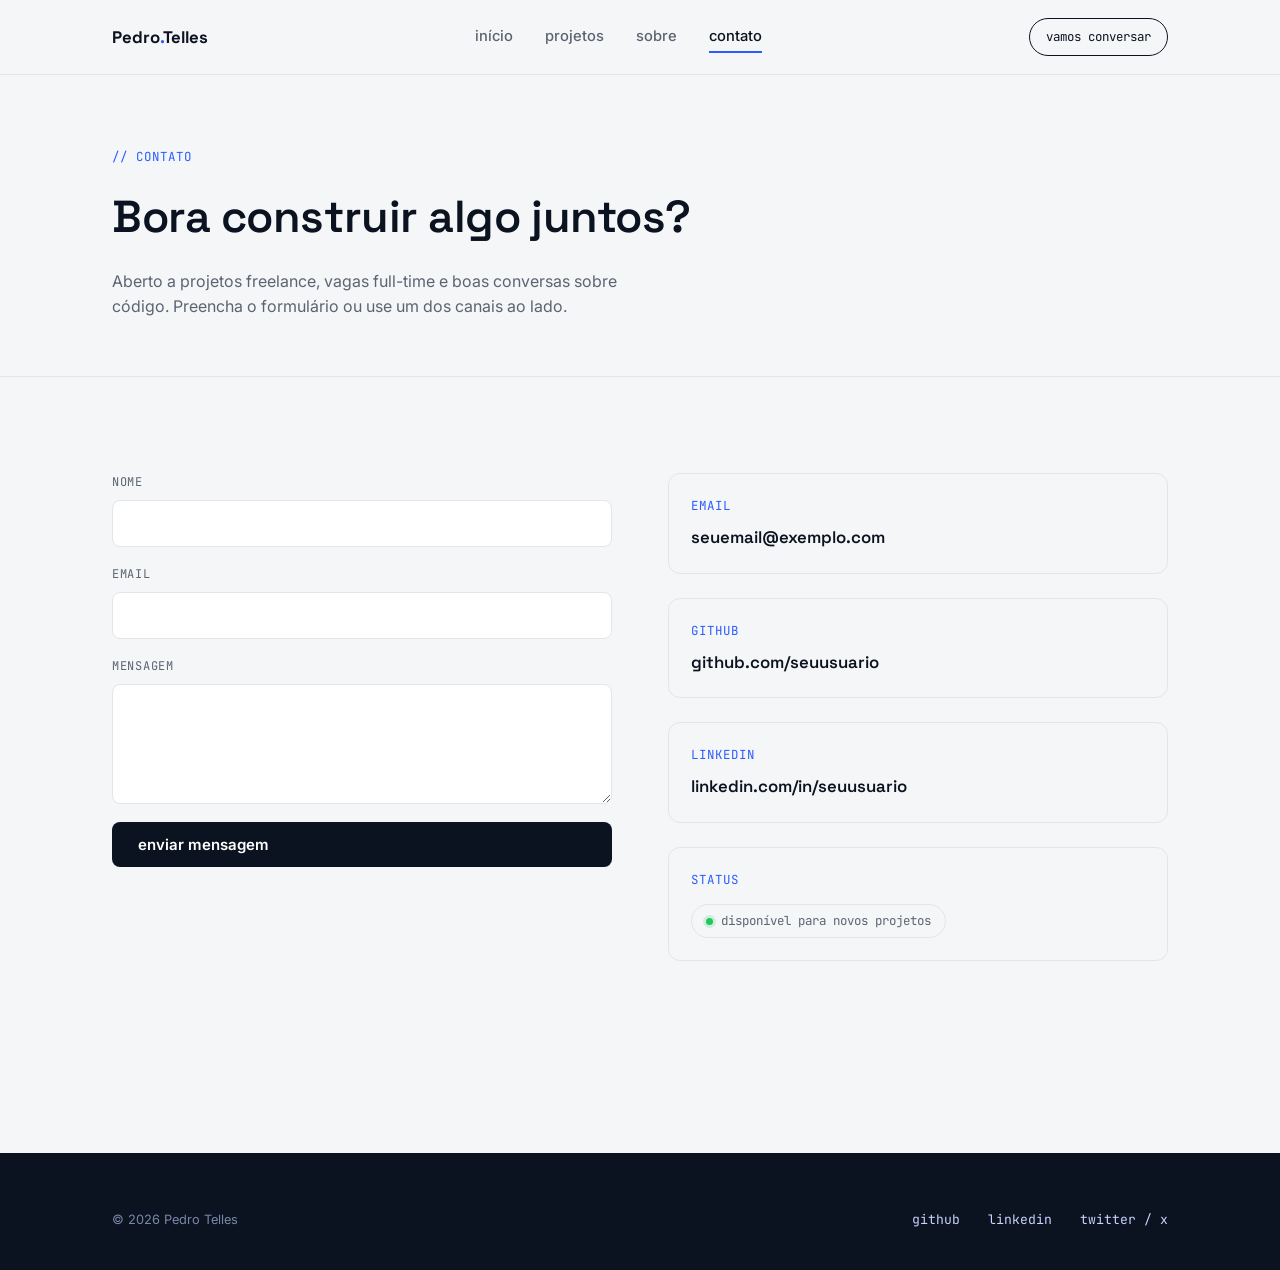
==== contato.html @ 43825932 "adiciona css, js e imagens" ====
<!DOCTYPE html>
<html lang="pt-BR">
<head>
<meta charset="UTF-8">
<meta name="viewport" content="width=device-width, initial-scale=1.0">
<title>Contato — Pedro Telles</title>
<link rel="stylesheet" href="css/style.css">
</head>
<body>

<header>
  <nav>
    <a href="index.html" class="logo">Pedro<span>.</span>Telles</a>
    <div class="nav-links">
      <a href="index.html">início</a>
      <a href="projetos.html">projetos</a>
      <a href="sobre.html">sobre</a>
      <a href="contato.html">contato</a>
    </div>
    <a href="contato.html" class="nav-cta">vamos conversar</a>
  </nav>
</header>

<section class="page-header">
  <div class="wrap">
    <span class="eyebrow mono">// contato</span>
    <h1>Bora construir algo juntos?</h1>
    <p>Aberto a projetos freelance, vagas full-time e boas conversas sobre código. Preencha o formulário ou use um dos canais ao lado.</p>
  </div>
</section>

<section class="contact-page">
  <div class="wrap contact-page-grid">
    <form class="contact-form" id="contact-form">
      <div class="field">
        <label for="name">nome</label>
        <input type="text" id="name" name="name" required>
      </div>
      <div class="field">
        <label for="email">email</label>
        <input type="email" id="email" name="email" required>
      </div>
      <div class="field">
        <label for="message">mensagem</label>
        <textarea id="message" name="message" required></textarea>
      </div>
      <button type="submit" class="btn btn-primary">enviar mensagem</button>
    </form>

    <div class="contact-info">
      <div class="info-item">
        <span class="eyebrow mono">email</span>
        <a href="mailto:seuemail@exemplo.com">seuemail@exemplo.com</a>
      </div>
      <div class="info-item">
        <span class="eyebrow mono">github</span>
        <a href="#" target="_blank" rel="noopener">github.com/seuusuario</a>
      </div>
      <div class="info-item">
        <span class="eyebrow mono">linkedin</span>
        <a href="#" target="_blank" rel="noopener">linkedin.com/in/seuusuario</a>
      </div>
      <div class="info-item">
        <span class="eyebrow mono">status</span>
        <div class="status-tag" style="margin:6px 0 0;"><span class="status-dot"></span> disponível para novos projetos</div>
      </div>
    </div>
  </div>
</section>

<footer>
  <div class="wrap">
    <div class="foot-bottom">
      <span>© 2026 Pedro Telles</span>
      <div class="foot-links">
        <a href="#">github</a>
        <a href="#">linkedin</a>
        <a href="#">twitter / x</a>
      </div>
    </div>
  </div>
</footer>

<script src="js/script.js"></script>
</body>
</html>
---- css/style.css ----
@import url('https://fonts.googleapis.com/css2?family=Space+Grotesk:wght@500;600;700&family=Inter:wght@400;500;600&family=JetBrains+Mono:wght@400;500&display=swap');

:root{
  --ink:#0B1220;
  --paper:#F5F6F8;
  --accent:#2B5CFF;
  --slate:#5B6472;
  --line:#E2E5EA;
  --panel:#0F1830;
  --panel-line:#26325A;
}

*{margin:0;padding:0;box-sizing:border-box;}

html{scroll-behavior:smooth;}

body{
  background:var(--paper);
  color:var(--ink);
  font-family:'Inter',sans-serif;
  line-height:1.6;
  -webkit-font-smoothing:antialiased;
}

::selection{background:var(--accent);color:#fff;}

a{color:inherit;text-decoration:none;}

.mono{
  font-family:'JetBrains Mono',monospace;
  font-size:.8rem;
  letter-spacing:.02em;
}

h1,h2,h3{
  font-family:'Space Grotesk',sans-serif;
  font-weight:600;
  letter-spacing:-0.01em;
}

.wrap{
  max-width:1120px;
  margin:0 auto;
  padding:0 32px;
}

/* ---------- NAV ---------- */
header{
  position:sticky;
  top:0;
  z-index:50;
  background:rgba(245,246,248,0.86);
  backdrop-filter:blur(10px);
  border-bottom:1px solid var(--line);
}
nav{
  display:flex;
  align-items:center;
  justify-content:space-between;
  padding:18px 32px;
  max-width:1120px;
  margin:0 auto;
}
.logo{
  font-family:'Space Grotesk',sans-serif;
  font-weight:700;
  font-size:1.05rem;
}
.logo span{color:var(--accent);}
.nav-links{
  display:flex;
  gap:32px;
  font-size:.92rem;
  font-weight:500;
}
.nav-links a{
  position:relative;
  color:var(--slate);
  transition:color .2s ease;
}
.nav-links a.active{color:var(--ink);}
.nav-links a:hover, .nav-links a:focus-visible{color:var(--ink);}
.nav-links a::after{
  content:'';
  position:absolute;
  left:0;bottom:-4px;
  width:0;height:2px;
  background:var(--accent);
  transition:width .25s ease;
}
.nav-links a:hover::after, .nav-links a:focus-visible::after, .nav-links a.active::after{width:100%;}
.nav-cta{
  font-family:'JetBrains Mono',monospace;
  font-size:.78rem;
  border:1px solid var(--ink);
  padding:8px 16px;
  border-radius:100px;
  transition:background .2s ease,color .2s ease;
}
.nav-cta:hover, .nav-cta:focus-visible{background:var(--ink);color:#fff;}

@media (max-width:720px){
  .nav-links{display:none;}
}

/* ---------- HERO ---------- */
.hero{
  padding:100px 0 90px;
}
.hero-grid{
  display:grid;
  grid-template-columns:1.1fr 0.9fr;
  gap:56px;
  align-items:center;
}
.status-tag{
  display:inline-flex;
  align-items:center;
  gap:8px;
  font-family:'JetBrains Mono',monospace;
  font-size:.78rem;
  color:var(--slate);
  border:1px solid var(--line);
  padding:6px 14px;
  border-radius:100px;
  margin-bottom:24px;
}
.status-dot{
  width:7px;height:7px;border-radius:50%;
  background:#22C55E;
  box-shadow:0 0 0 3px rgba(34,197,94,.18);
}
.hero h1{
  font-size:clamp(2.4rem,5vw,3.6rem);
  line-height:1.05;
  margin-bottom:20px;
}
.hero h1 em{
  font-style:normal;
  color:var(--accent);
}
.hero p.lead{
  font-size:1.08rem;
  color:var(--slate);
  max-width:46ch;
  margin-bottom:34px;
}
.hero-ctas{
  display:flex;
  gap:14px;
  flex-wrap:wrap;
}
.btn{
  font-weight:600;
  font-size:.94rem;
  padding:13px 26px;
  border-radius:8px;
  display:inline-flex;
  align-items:center;
  gap:8px;
  transition:transform .18s ease, box-shadow .18s ease, background .18s ease;
  cursor:pointer;
  border:none;
  font-family:inherit;
}
.btn-primary{
  background:var(--ink);
  color:#fff;
}
.btn-primary:hover, .btn-primary:focus-visible{
  background:var(--accent);
  transform:translateY(-2px);
  box-shadow:0 10px 24px -8px rgba(43,92,255,.5);
}
.btn-ghost{
  border:1px solid var(--line);
  color:var(--ink);
  background:transparent;
}
.btn-ghost:hover, .btn-ghost:focus-visible{
  border-color:var(--ink);
  transform:translateY(-2px);
}

.photo-card{
  position:relative;
  border-radius:18px;
  overflow:hidden;
  aspect-ratio:3/4;
  background:var(--panel);
  border:1px solid var(--line);
  box-shadow:0 30px 60px -30px rgba(11,18,32,.35);
}
.photo-card img{
  width:100%;height:100%;object-fit:cover;display:block;
}
.photo-tag{
  position:absolute;
  left:14px;bottom:14px;
  background:rgba(15,24,48,.72);
  backdrop-filter:blur(6px);
  color:#fff;
  padding:8px 12px;
  border-radius:8px;
  font-size:.72rem;
}

@media (max-width:860px){
  .hero-grid{grid-template-columns:1fr;}
  .photo-card{max-width:340px;margin:0 auto;}
  .hero{padding:56px 0 60px;}
}

/* ---------- PAGE HEADER (used on inner pages) ---------- */
.page-header{
  padding:72px 0 56px;
  border-bottom:1px solid var(--line);
}
.page-header .eyebrow{display:block;margin-bottom:14px;}
.page-header h1{font-size:clamp(2rem,4.2vw,2.8rem);}
.page-header p{color:var(--slate);max-width:56ch;margin-top:16px;}

/* ---------- STACK (signature element) ---------- */
.stack-section{
  background:var(--panel);
  color:#fff;
  padding:96px 0;
}
.stack-head{
  max-width:56ch;
  margin-bottom:56px;
}
.stack-head .eyebrow{
  color:#8BA3FF;
  margin-bottom:14px;
  display:block;
}
.stack-head h2{
  font-size:clamp(1.8rem,3.4vw,2.4rem);
  margin-bottom:16px;
}
.stack-head p{color:#AAB4CC;}

.stack-layers{
  display:flex;
  flex-direction:column;
  gap:2px;
}
.layer{
  display:grid;
  grid-template-columns:140px 1fr auto;
  align-items:center;
  gap:24px;
  padding:22px 24px;
  background:#131E3D;
  border:1px solid var(--panel-line);
  border-radius:10px;
  opacity:0;
  transform:translateY(16px);
  transition:opacity .6s ease, transform .6s ease, border-color .25s ease, background .25s ease;
}
.layer.visible{opacity:1;transform:translateY(0);}
.layer:hover{border-color:var(--accent);background:#152048;}
.layer .layer-label{
  font-family:'JetBrains Mono',monospace;
  font-size:.72rem;
  color:#8BA3FF;
  text-transform:uppercase;
  letter-spacing:.08em;
}
.layer .layer-title{
  font-family:'Space Grotesk',sans-serif;
  font-weight:600;
  font-size:1.05rem;
}
.layer .layer-tags{
  display:flex;
  gap:8px;
  flex-wrap:wrap;
  justify-content:flex-end;
}
.tag{
  font-family:'JetBrains Mono',monospace;
  font-size:.72rem;
  background:rgba(139,163,255,.12);
  color:#C7D2FF;
  padding:5px 10px;
  border-radius:100px;
}

@media (max-width:640px){
  .layer{grid-template-columns:1fr;gap:8px;text-align:left;}
  .layer .layer-tags{justify-content:flex-start;}
}

/* ---------- WORK ---------- */
.work{padding:96px 0;}
.section-head{
  display:flex;
  justify-content:space-between;
  align-items:flex-end;
  margin-bottom:48px;
  gap:24px;
  flex-wrap:wrap;
}
.eyebrow{
  font-family:'JetBrains Mono',monospace;
  font-size:.78rem;
  color:var(--accent);
  text-transform:uppercase;
  letter-spacing:.08em;
}
.section-head h2{font-size:clamp(1.8rem,3.4vw,2.3rem);margin-top:12px;}
.section-head p{color:var(--slate);max-width:42ch;}

.projects{
  display:grid;
  grid-template-columns:repeat(3,1fr);
  gap:24px;
}
.project-card{
  border:1px solid var(--line);
  border-radius:14px;
  padding:28px;
  background:#fff;
  transition:transform .25s ease, box-shadow .25s ease, border-color .25s ease;
}
.project-card:hover{
  transform:translateY(-4px);
  box-shadow:0 20px 40px -22px rgba(11,18,32,.25);
  border-color:var(--ink);
}
.project-num{
  font-family:'JetBrains Mono',monospace;
  font-size:.75rem;
  color:var(--slate);
  margin-bottom:20px;
  display:block;
}
.project-card h3{font-size:1.15rem;margin-bottom:10px;}
.project-card p{color:var(--slate);font-size:.92rem;margin-bottom:20px;}
.project-tags{display:flex;gap:8px;flex-wrap:wrap;}
.project-tags span{
  font-family:'JetBrains Mono',monospace;
  font-size:.68rem;
  color:var(--slate);
  border:1px solid var(--line);
  padding:4px 9px;
  border-radius:100px;
}

@media (max-width:860px){
  .projects{grid-template-columns:1fr;}
}

/* ---------- ABOUT ---------- */
.about{padding:96px 0;}
.about-grid{
  display:grid;
  grid-template-columns:0.7fr 1.3fr;
  gap:56px;
}
.about-grid h2{font-size:clamp(1.8rem,3.4vw,2.3rem);margin-bottom:8px;}
.about-body p{color:var(--slate);margin-bottom:18px;max-width:60ch;}
.about-body strong{color:var(--ink);}

.stats{
  display:grid;
  grid-template-columns:repeat(3,1fr);
  gap:20px;
  margin-top:36px;
}
.stat{
  border-left:2px solid var(--accent);
  padding-left:14px;
}
.stat b{
  display:block;
  font-family:'Space Grotesk',sans-serif;
  font-size:1.6rem;
}
.stat span{font-size:.82rem;color:var(--slate);}

@media (max-width:860px){
  .about-grid{grid-template-columns:1fr;}
}

/* ---------- CONTACT PAGE ---------- */
.contact-page{padding:96px 0;}
.contact-page-grid{
  display:grid;
  grid-template-columns:1fr 1fr;
  gap:56px;
}
.contact-form{
  display:flex;
  flex-direction:column;
  gap:18px;
}
.field{
  display:flex;
  flex-direction:column;
  gap:8px;
}
.field label{
  font-family:'JetBrains Mono',monospace;
  font-size:.75rem;
  color:var(--slate);
  text-transform:uppercase;
  letter-spacing:.06em;
}
.field input, .field textarea{
  border:1px solid var(--line);
  border-radius:8px;
  padding:13px 14px;
  font-family:'Inter',sans-serif;
  font-size:.95rem;
  background:#fff;
  color:var(--ink);
  transition:border-color .2s ease;
}
.field input:focus, .field textarea:focus{
  outline:none;
  border-color:var(--accent);
}
.field textarea{resize:vertical;min-height:120px;}

.contact-info{
  display:flex;
  flex-direction:column;
  gap:24px;
}
.info-item{
  border:1px solid var(--line);
  border-radius:12px;
  padding:22px;
}
.info-item .eyebrow{display:block;margin-bottom:8px;}
.info-item a, .info-item span.value{
  font-family:'Space Grotesk',sans-serif;
  font-weight:600;
  font-size:1.05rem;
}
.info-item a:hover{color:var(--accent);}

@media (max-width:860px){
  .contact-page-grid{grid-template-columns:1fr;}
}

/* ---------- FOOTER (site-wide) ---------- */
footer{
  background:var(--ink);
  color:#fff;
  padding:56px 0 40px;
  margin-top:96px;
}
.foot-bottom{
  display:flex;
  justify-content:space-between;
  align-items:center;
  padding-top:0;
  font-size:.8rem;
  color:#7987A8;
  flex-wrap:wrap;
  gap:12px;
}
.foot-links{
  display:flex;
  gap:28px;
  font-family:'JetBrains Mono',monospace;
  font-size:.82rem;
}
.foot-links a{color:#C7D2FF;transition:color .2s ease;}
.foot-links a:hover, .foot-links a:focus-visible{color:#fff;}

/* CTA footer band (used on home + contact) */
.cta-band{
  background:var(--ink);
  color:#fff;
  padding:90px 0 70px;
}
.contact-head{
  text-align:center;
  max-width:52ch;
  margin:0 auto 44px;
}
.contact-head .eyebrow{color:#8BA3FF;}
.contact-head h2{font-size:clamp(2rem,4vw,2.8rem);margin:14px 0;}
.contact-head p{color:#AAB4CC;}
.contact-cta{
  display:flex;
  justify-content:center;
  margin-bottom:20px;
}

@media (prefers-reduced-motion:reduce){
  *{transition:none !important;animation:none !important;}
}
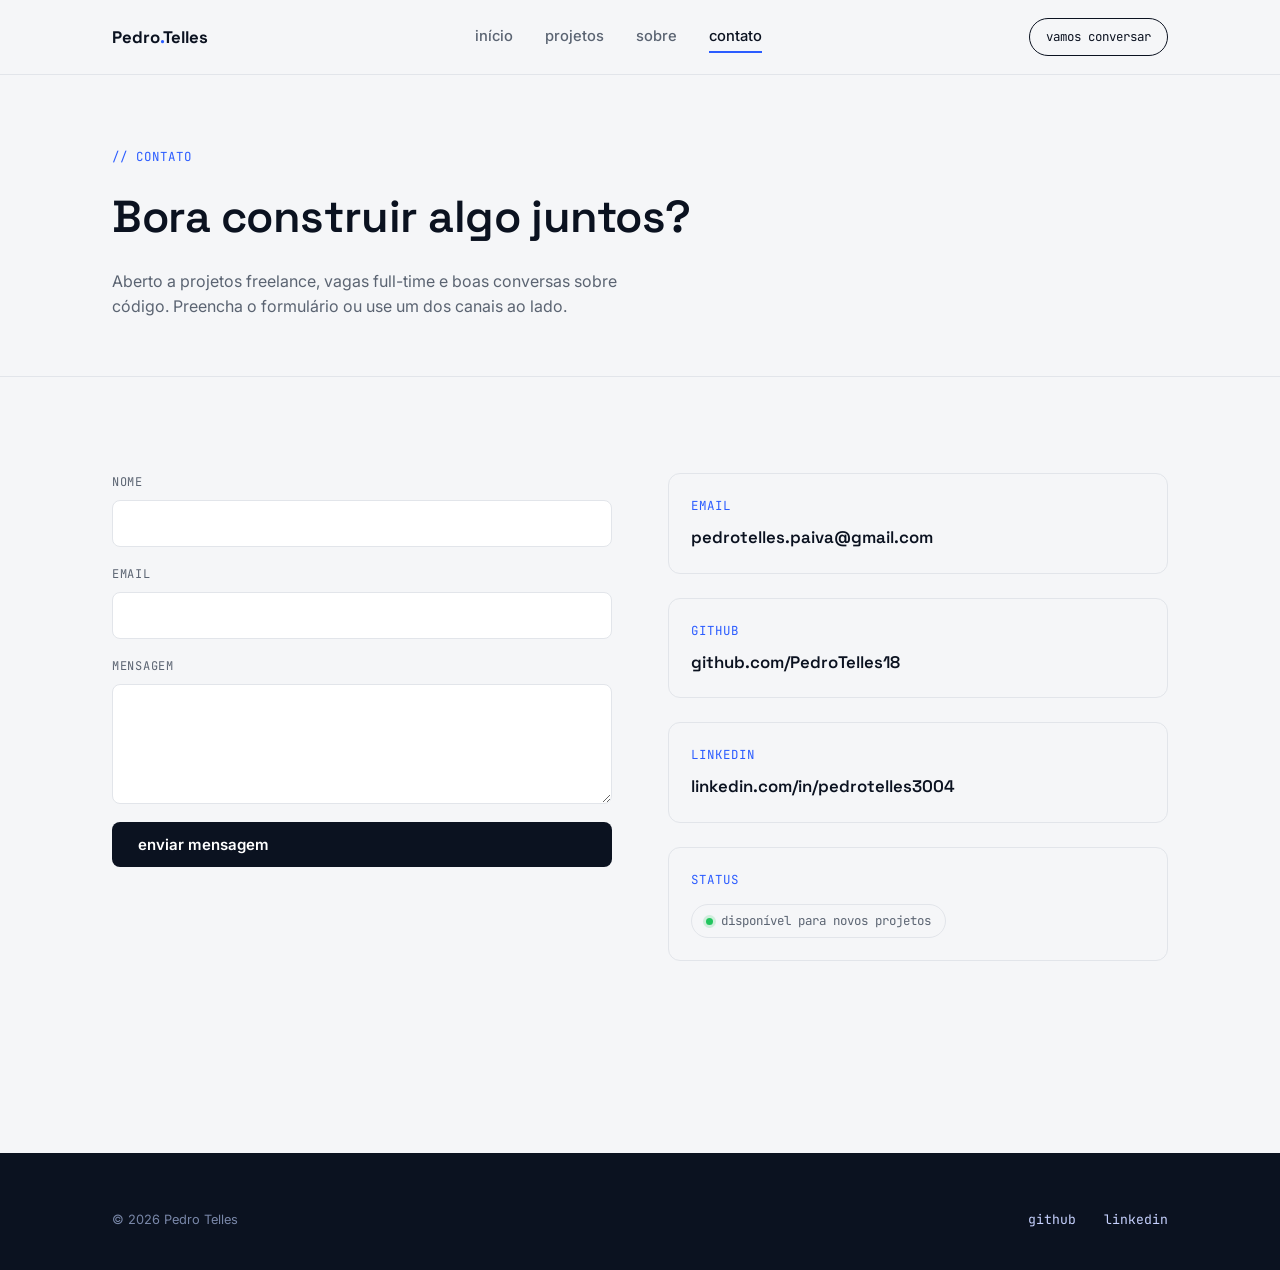
==== commit 744e0485: "Atualiza conteúdo do portfólio com informações reais" ====
--- a/contato.html
+++ b/contato.html
@@ -50,15 +50,15 @@
     <div class="contact-info">
       <div class="info-item">
         <span class="eyebrow mono">email</span>
-        <a href="mailto:seuemail@exemplo.com">seuemail@exemplo.com</a>
+        <a href="mailto:pedrotelles.paiva@gmail.com">pedrotelles.paiva@gmail.com</a>
       </div>
       <div class="info-item">
         <span class="eyebrow mono">github</span>
-        <a href="#" target="_blank" rel="noopener">github.com/seuusuario</a>
+        <a href="https://github.com/PedroTelles18" target="_blank" rel="noopener">github.com/PedroTelles18</a>
       </div>
       <div class="info-item">
         <span class="eyebrow mono">linkedin</span>
-        <a href="#" target="_blank" rel="noopener">linkedin.com/in/seuusuario</a>
+        <a href="https://linkedin.com/in/pedrotelles3004" target="_blank" rel="noopener">linkedin.com/in/pedrotelles3004</a>
       </div>
       <div class="info-item">
         <span class="eyebrow mono">status</span>
@@ -73,9 +73,8 @@
     <div class="foot-bottom">
       <span>© 2026 Pedro Telles</span>
       <div class="foot-links">
-        <a href="#">github</a>
-        <a href="#">linkedin</a>
-        <a href="#">twitter / x</a>
+        <a href="https://github.com/PedroTelles18" target="_blank" rel="noopener">github</a>
+        <a href="https://linkedin.com/in/pedrotelles3004" target="_blank" rel="noopener">linkedin</a>
       </div>
     </div>
   </div>
--- a/css/style.css
+++ b/css/style.css
@@ -194,6 +194,31 @@
 .photo-card img{
   width:100%;height:100%;object-fit:cover;display:block;
 }
+.photo-card canvas{touch-action:none;}
+
+.avatar-illustration{
+  width:100%;
+  height:100%;
+  object-fit:contain;
+  display:block;
+  transform-origin:70% 30%;
+}
+
+.avatar-illustration.wave{
+  animation:wave .7s ease-in-out;
+}
+
+@keyframes wave{
+  0%, 100% { transform:rotate(0deg) scale(1); }
+  25%      { transform:rotate(-3deg) scale(1.02); }
+  50%      { transform:rotate(2deg) scale(1.02); }
+  75%      { transform:rotate(-1deg) scale(1.01); }
+}
+
+@media (prefers-reduced-motion:reduce){
+  .avatar-illustration.wave{animation:none;}
+}
+
 .photo-tag{
   position:absolute;
   left:14px;bottom:14px;
